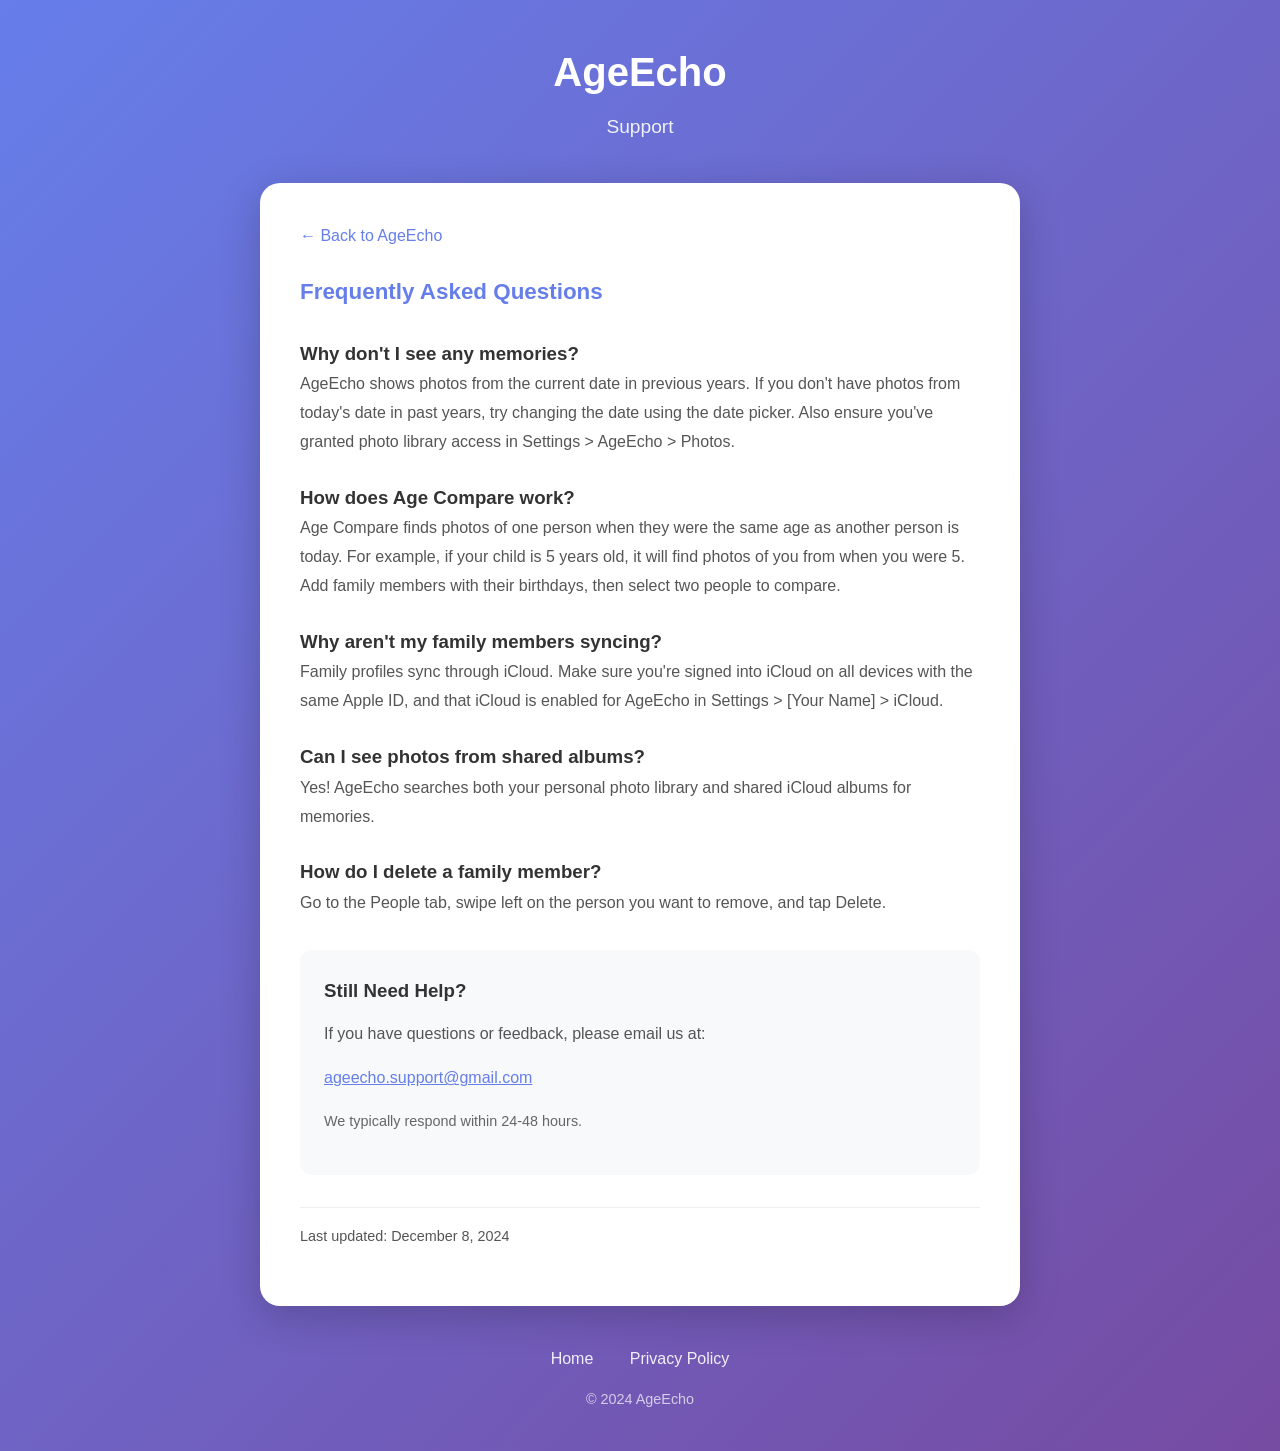
==== ageecho/support.html @ 7decdf4d "Add AgeEcho landing page, privacy policy, and support page" ====
<!DOCTYPE html>
<html lang="en">
<head>
    <meta charset="UTF-8">
    <meta name="viewport" content="width=device-width, initial-scale=1.0">
    <title>Support - AgeEcho</title>
    <link rel="stylesheet" href="style.css">
</head>
<body>
    <div class="container">
        <header>
            <h1>AgeEcho</h1>
            <p class="tagline">Support</p>
        </header>

        <main>
            <a href="index.html" class="back-link">&larr; Back to AgeEcho</a>

            <div class="policy-content">
                <h2>Frequently Asked Questions</h2>

                <h3 style="color: #333; margin-top: 24px;">Why don't I see any memories?</h3>
                <p>AgeEcho shows photos from the current date in previous years. If you don't have photos from today's date in past years, try changing the date using the date picker. Also ensure you've granted photo library access in Settings > AgeEcho > Photos.</p>

                <h3 style="color: #333; margin-top: 24px;">How does Age Compare work?</h3>
                <p>Age Compare finds photos of one person when they were the same age as another person is today. For example, if your child is 5 years old, it will find photos of you from when you were 5. Add family members with their birthdays, then select two people to compare.</p>

                <h3 style="color: #333; margin-top: 24px;">Why aren't my family members syncing?</h3>
                <p>Family profiles sync through iCloud. Make sure you're signed into iCloud on all devices with the same Apple ID, and that iCloud is enabled for AgeEcho in Settings > [Your Name] > iCloud.</p>

                <h3 style="color: #333; margin-top: 24px;">Can I see photos from shared albums?</h3>
                <p>Yes! AgeEcho searches both your personal photo library and shared iCloud albums for memories.</p>

                <h3 style="color: #333; margin-top: 24px;">How do I delete a family member?</h3>
                <p>Go to the People tab, swipe left on the person you want to remove, and tap Delete.</p>

                <div class="contact-box">
                    <h3>Still Need Help?</h3>
                    <p>If you have questions or feedback, please email us at:</p>
                    <p><a href="mailto:ageecho.support@gmail.com">ageecho.support@gmail.com</a></p>
                    <p style="margin-top: 16px; color: #666; font-size: 0.9em;">We typically respond within 24-48 hours.</p>
                </div>

                <p class="last-updated">Last updated: December 8, 2024</p>
            </div>
        </main>

        <footer>
            <nav>
                <a href="index.html">Home</a>
                <a href="privacy.html">Privacy Policy</a>
            </nav>
            <p class="copyright">&copy; 2024 AgeEcho</p>
        </footer>
    </div>
</body>
</html>
---- ageecho/style.css ----
* {
    margin: 0;
    padding: 0;
    box-sizing: border-box;
}

body {
    font-family: -apple-system, BlinkMacSystemFont, 'Segoe UI', Roboto, Oxygen, Ubuntu, sans-serif;
    line-height: 1.6;
    color: #333;
    background: linear-gradient(135deg, #667eea 0%, #764ba2 100%);
    min-height: 100vh;
}

.container {
    max-width: 800px;
    margin: 0 auto;
    padding: 40px 20px;
}

header {
    text-align: center;
    margin-bottom: 40px;
}

.app-icon img {
    width: 120px;
    height: 120px;
    border-radius: 24px;
    box-shadow: 0 4px 20px rgba(0,0,0,0.2);
    margin-bottom: 20px;
}

h1 {
    color: white;
    font-size: 2.5em;
    font-weight: 700;
    margin-bottom: 8px;
}

.tagline {
    color: rgba(255,255,255,0.9);
    font-size: 1.2em;
}

main {
    background: white;
    border-radius: 20px;
    padding: 40px;
    box-shadow: 0 10px 40px rgba(0,0,0,0.2);
}

.hero {
    text-align: center;
    margin-bottom: 40px;
}

.hero p {
    font-size: 1.1em;
    color: #666;
    margin-bottom: 24px;
}

.download-btn {
    display: inline-flex;
    align-items: center;
    gap: 10px;
    background: #000;
    color: white;
    padding: 14px 28px;
    border-radius: 12px;
    text-decoration: none;
    font-weight: 600;
    transition: transform 0.2s, box-shadow 0.2s;
}

.download-btn:hover {
    transform: translateY(-2px);
    box-shadow: 0 4px 12px rgba(0,0,0,0.3);
}

.features {
    display: grid;
    gap: 24px;
}

.feature {
    padding: 20px;
    background: #f8f9fa;
    border-radius: 12px;
}

.feature h3 {
    color: #667eea;
    margin-bottom: 8px;
}

.feature p {
    color: #666;
}

/* Policy pages */
.policy-content {
    line-height: 1.8;
}

.policy-content h2 {
    color: #667eea;
    margin: 32px 0 16px 0;
    font-size: 1.4em;
}

.policy-content h2:first-child {
    margin-top: 0;
}

.policy-content p {
    margin-bottom: 16px;
    color: #555;
}

.policy-content ul {
    margin: 16px 0;
    padding-left: 24px;
}

.policy-content li {
    margin-bottom: 8px;
    color: #555;
}

.policy-content a {
    color: #667eea;
}

.back-link {
    display: inline-block;
    margin-bottom: 24px;
    color: #667eea;
    text-decoration: none;
    font-weight: 500;
}

.back-link:hover {
    text-decoration: underline;
}

.contact-box {
    background: #f8f9fa;
    border-radius: 12px;
    padding: 24px;
    margin-top: 32px;
}

.contact-box h3 {
    color: #333;
    margin-bottom: 12px;
}

footer {
    text-align: center;
    margin-top: 40px;
}

footer nav {
    margin-bottom: 16px;
}

footer nav a {
    color: rgba(255,255,255,0.9);
    text-decoration: none;
    margin: 0 16px;
}

footer nav a:hover {
    text-decoration: underline;
}

.copyright {
    color: rgba(255,255,255,0.7);
    font-size: 0.9em;
}

.last-updated {
    color: #999;
    font-size: 0.9em;
    margin-top: 32px;
    padding-top: 16px;
    border-top: 1px solid #eee;
}
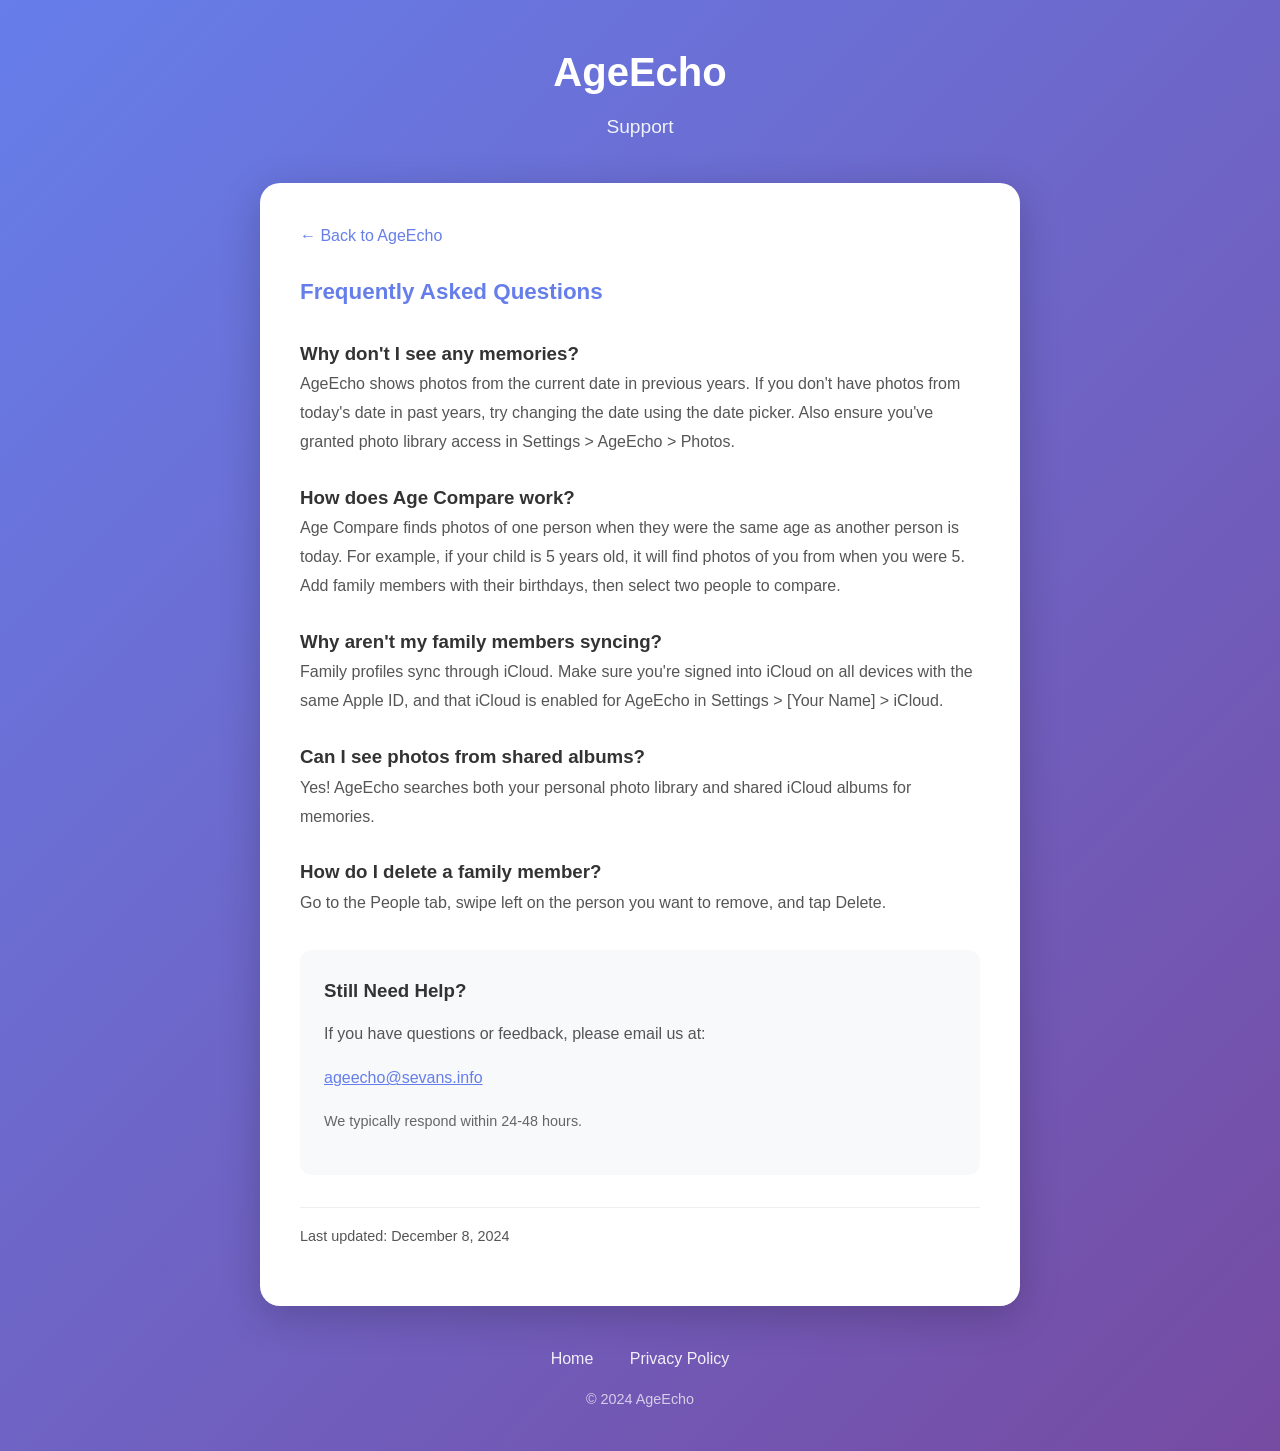
==== commit 0685709a: "Update support email to ageecho@sevans.info" ====
--- a/ageecho/support.html
+++ b/ageecho/support.html
@@ -37,7 +37,7 @@
                 <div class="contact-box">
                     <h3>Still Need Help?</h3>
                     <p>If you have questions or feedback, please email us at:</p>
-                    <p><a href="mailto:ageecho.support@gmail.com">ageecho.support@gmail.com</a></p>
+                    <p><a href="mailto:ageecho@sevans.info">ageecho@sevans.info</a></p>
                     <p style="margin-top: 16px; color: #666; font-size: 0.9em;">We typically respond within 24-48 hours.</p>
                 </div>
 
